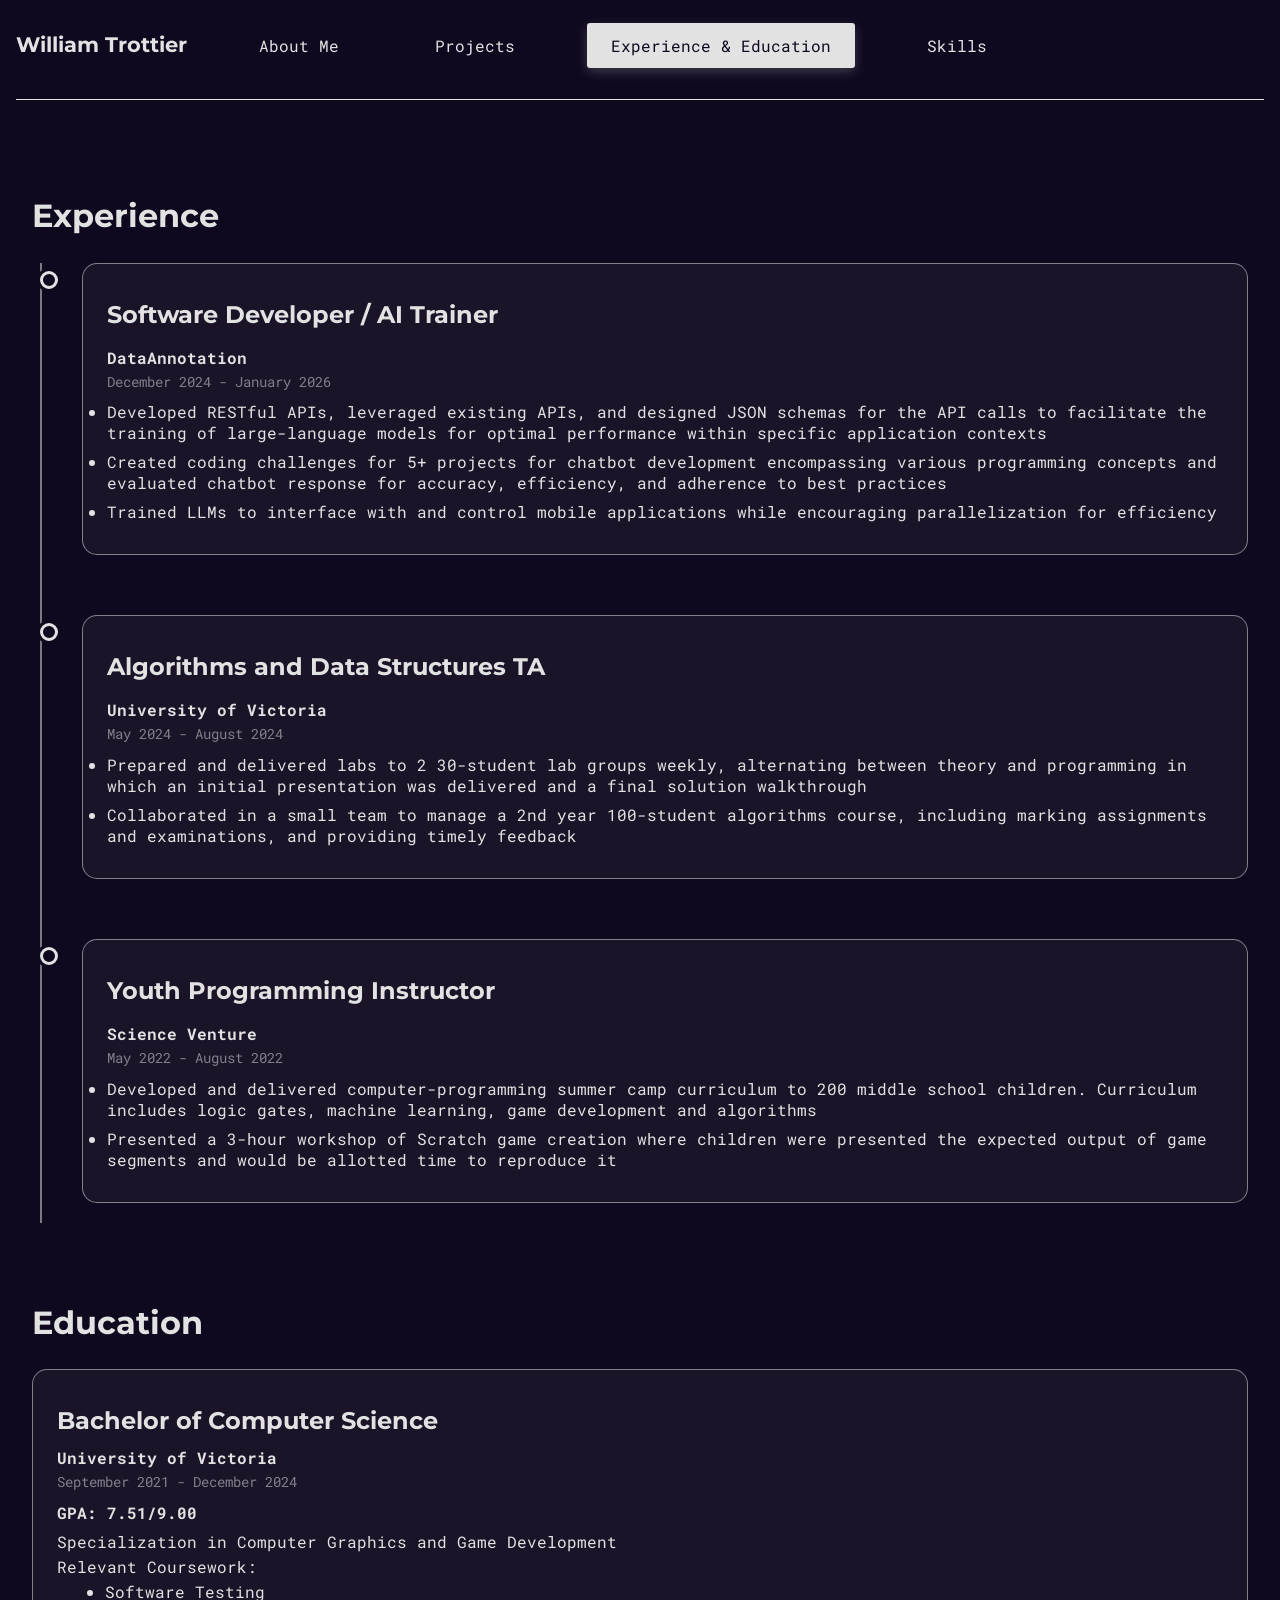
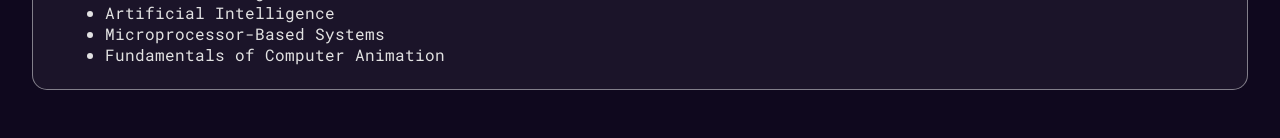
==== experience_education.html @ 1a6c3897 "first draft" ====
<!DOCTYPE html>
<html lang="en">
<head>
    <meta charset="UTF-8">
    <meta name="viewport" content="width=device-width, initial-scale=1.0">
    <title>Experience & Education - William Trottier</title>
    <meta name="description" content="William Trottier's experience and education in software development, AI training, teaching, and computer science.">
    <link rel="canonical" href="https://williamt1117.github.io/experience_education.html">
    <meta property="og:type" content="website">
    <meta property="og:title" content="Experience & Education - William Trottier">
    <meta property="og:description" content="Professional experience in AI-focused software work and teaching, with a computer science degree specialization in graphics and game development.">
    <meta property="og:url" content="https://williamt1117.github.io/experience_education.html">
    <meta property="og:image" content="https://williamt1117.github.io/images/HighResIcon.png">
    <meta name="twitter:card" content="summary_large_image">
    <meta name="twitter:title" content="Experience & Education - William Trottier">
    <meta name="twitter:description" content="Professional experience in AI-focused software work and teaching, with a computer science degree specialization in graphics and game development.">
    <meta name="twitter:image" content="https://williamt1117.github.io/images/HighResIcon.png">
    <link rel="stylesheet" href="https://cdnjs.cloudflare.com/ajax/libs/font-awesome/6.0.0/css/all.min.css">
    <link rel="stylesheet" href="style.css">
</head>
<body>
    <header>
        <!-- Navigation will be inserted here by nav.js -->
    </header>
    
    <main>
        <h1>Experience</h1>
        <div class="timeline-container">
            <div class="timeline-line"></div>
            
            <div class="timeline-entry">
                <div class="timeline-dot"></div>
                <div class="timeline-content">
                    <h2>Software Developer / AI Trainer</h2>
                    <p class="company">DataAnnotation</p>
                    <p class="date">December 2024 - January 2026</p>
                    <ul class="description">
                        <li>Developed RESTful APIs, leveraged existing APIs, and designed JSON schemas for the API calls to facilitate the training of large-language models for optimal performance within specific application contexts</li>
                        <li>Created coding challenges for 5+ projects for chatbot development encompassing various programming concepts and evaluated chatbot response for accuracy, efficiency, and adherence to best practices</li>
                        <li>Trained LLMs to interface with and control mobile applications while encouraging parallelization for efficiency</li>
                    </ul>
                </div>
            </div>

            <div class="timeline-entry">
                <div class="timeline-dot"></div>
                <div class="timeline-content">
                    <h2>Algorithms and Data Structures TA</h2>
                    <p class="company">University of Victoria</p>
                    <p class="date">May 2024 - August 2024</p>
                    <ul class="description">
                        <li>Prepared and delivered labs to 2 30-student lab groups weekly, alternating between theory and programming in which an initial presentation was delivered and a final solution walkthrough</li>
                        <li>Collaborated in a small team to manage a 2nd year 100-student algorithms course, including marking assignments and examinations, and providing timely feedback</li>
                    </ul>
                </div>
            </div>

            <div class="timeline-entry">
                <div class="timeline-dot"></div>
                <div class="timeline-content">
                    <h2>Youth Programming Instructor</h2>
                    <p class="company">Science Venture</p>
                    <p class="date">May 2022 - August 2022</p>
                    <ul class="description">
                        <li>Developed and delivered computer-programming summer camp curriculum to 200 middle school children. Curriculum includes logic gates, machine learning, game development and algorithms</li>
                        <li>Presented a 3-hour workshop of Scratch game creation where children were presented the expected output of game segments and would be allotted time to reproduce it</li>
                    </ul>
                </div>
            </div>
        </div>

        <h1 style="margin-top: 2em;">Education</h1>
        <div class="education-card">
            <h2>Bachelor of Computer Science</h2>
            <p class="school">University of Victoria</p>
            <p class="date">September 2021 - December 2024</p>
            <p class="gpa">GPA: 7.51/9.00</p>
            <p class="description">Specialization in Computer Graphics and Game Development</p>
            <p class="description">Relevant Coursework:</p>
            <ul class="courselist">
                <li>Software Testing</li>
                <li>Artificial Intelligence</li>
                <li>Microprocessor-Based Systems</li>
                <li>Fundamentals of Computer Animation</li>
            </ul>
        </div>
    </main>

    <script src="nav.js"></script>
</body>
</html>
---- style.css ----
@import url('https://fonts.googleapis.com/css2?family=Montserrat:ital,wght@0,100..900;1,100..900&family=Roboto+Mono:ital,wght@0,100..700;1,100..700&display=swap');

:root {
    --base-color: #0f081e;
    --text-color: #e2e2e2;
    --text-color-2: #cacacacc;
    --secondary-color: #ffffff74;
    --tint-color: rgba(255, 255, 255, 0.05);
    --tint-hovered-color: rgba(255, 255, 255, 0.1);
    --corner-radius: 15px;
    --capped-width: min(1500px, 100%);
}

@keyframes fadeIn {
  from { opacity: 0; }
  to { opacity: 1; }
}

main {
    width: var(--capped-width);
    margin: 0 auto;
    padding: 2em 1em;
    animation: fadeIn 0.4s ease-in;
}

main > h1 {
    margin-bottom: 0.35em;
}

.section-lead {
    color: var(--text-color-2);
    max-width: 90ch;
    margin-bottom: 1.5em;
    line-height: 1.6;
}

* {
    margin: 0;
    padding: 0;
    box-sizing: border-box;
}

html {
    font-family: 'Roboto Mono', monospace;
    color: var(--text-color);
}

body {
    padding: 1em;
    background-color: var(--base-color);
}

h1, h2, h3 {
    font-family: 'Montserrat', sans-serif;
    padding: 0.5em 0em;
}

li {
    margin-bottom: 0.5em;
}

nav {
    margin: 1em auto 2em auto;
    width: var(--capped-width);
}

nav ul {
    display: flex;
    align-items: center;
    list-style-type: none;
    gap: 3em;
}

nav a {
    text-decoration: none;
    color: var(--text-color);
    transition: all 0.3s ease;
    padding: 0.75em 1.5em;
    border-radius: 3px;
}

nav a:hover {
    background-color: var(--text-color);
    color: var(--base-color);
    box-shadow: 0 4px 12px rgba(255, 255, 255, 0.2);
}

nav a.active {
    background-color: var(--text-color);
    color: var(--base-color);
    box-shadow: 0 4px 12px rgba(255, 255, 255, 0.2);
}

.nav-name {
    font-family: 'Montserrat', sans-serif;
    font-weight: bold;
    font-size: 1.3em;
}

.nav-divider {
    margin: 0 auto 3em auto;
    width: var(--capped-width);
    border: none;
    border-top: 1px solid var(--text-color);
}

.name-header {
    font-family: 'Montserrat', sans-serif;
    text-align: center;
    margin-bottom: 0.5em;
    animation: fadeIn 0.4s ease-in;
    font-size: 48px;
}

.two-column-container {
    display: grid;
    grid-template-columns: 3fr 2fr;
    gap: 2em;
    width: var(--capped-width);
    margin: 0 auto;
    animation: fadeIn 0.4s ease-in;
}

.two-column-container > * {
    padding: 1em;
    border-radius: var(--corner-radius);
    border: 1px solid var(--secondary-color);
}

.two-column-container > *:first-child {
    background-color: var(--tint-color);
    transition: all 0.3s ease;
}

.text-container {
    padding-left: 2em;
}

img {
    max-width: 100%;
    max-height: 100%;
}

.profile-image {
    border-radius: 50%;
    padding: 5% 5% 2.5% 5%;
}

.socials-container ul {
    display: flex;
    justify-content: center;
    align-items: center;
    list-style-type: none;
    gap: 2em;
    margin-top: 1em;
}

.socials-container li {
    margin: 0;
}

.cta-button {
    display: inline-block;
    padding: 0.75em 1.5em;
    border-radius: 3px;
    outline: 1px solid var(--secondary-color);
    background-color: var(--tint-color);
    color: var(--text-color);
    text-decoration: none;
    font-family: 'Montserrat', sans-serif;
    font-weight: 500;
    transition: all 0.3s ease;
    text-align: center;
    min-width: 120px;
}

.cta-button:hover {
    background-color: var(--tint-hovered-color);
    scale: 1.04;
    outline: 1px solid var(--text-color);
}

.cta-button i {
    margin-right: 0.5em;
    font-size: 1.1em;
}

.grid-container {
    display: grid;
    grid-template-columns: 1fr 1fr;
    gap: 2em;
}

.project-card {
    border: 1px solid var(--secondary-color);
    border-radius: var(--corner-radius);
    transition: all 0.3s ease;
    overflow: hidden;
    display: flex;
    flex-direction: column;
    background-color: var(--tint-color);
}

.project-image {
    width: 100%;
    aspect-ratio: 2/1;
    object-fit: cover;
    border-top-left-radius: var(--corner-radius);
    border-top-right-radius: var(--corner-radius);
}

.project-title {
    padding-top: 0.8em;
    padding-bottom: 0.4em;
    padding-left: 0em;
    font-size: 1.2em;
}

.project-link {
    display: block;
    text-decoration: none;
    color: inherit;
    width: 100%;
    height: 100%;
}

.project-body {
    padding: 0 1em 1.2em 1em;
}

.project-summary {
    color: var(--text-color-2);
    line-height: 1.6;
}

.project-card:hover {
    transform: scale(1.02);
    background-color: var(--tint-hovered-color);
    border-color: var(--text-color);
}

.timeline-container {
    position: relative;
    padding-left: 50px;
}

.timeline-line {
    position: absolute;
    left: 8px;
    top: 0;
    bottom: 0;
    width: 2px;
    background: var(--secondary-color);
}

.timeline-entry {
    position: relative;
    margin-bottom: 40px;
    padding-bottom: 20px;
    width: min(1200px, 100%);
}

.timeline-dot {
    position: absolute;
    left: -42px;
    top: 8px;
    width: 18px;
    height: 18px;
    border-radius: 50%;
    background: var(--base-color);
    border: 3px solid var(--text-color);
    box-shadow: 0 0 0 3px var(--base-color);
}

.timeline-content {
    padding: 1.5em;
    background: rgba(255, 255, 255, 0.05);
    border: 1px solid var(--secondary-color);
    border-radius: var(--corner-radius);
}

.timeline-content h2 {
    margin-bottom: 0.25em;
}

.timeline-content .company {
    font-weight: bold;
    color: var(--text-color);
    margin-bottom: 0.25em;
}

.timeline-content .date {
    color: var(--secondary-color);
    font-size: 0.9em;
    margin-bottom: 0.75em;
}

.timeline-content .description {
    color: var(--text-color);
    margin: 0;
}

.education-card {
    border: 1px solid var(--secondary-color);
    border-radius: var(--corner-radius);
    padding: 1.5em;
    background: var(--tint-color);
    width: min(1250px, 100%);
}

.education-card .date {
    color: var(--secondary-color);
    font-size: 0.9em;
    margin-bottom: 0.75em;
}

.education-card .school {
    font-weight: bold;
    color: var(--text-color);
    margin-bottom: 0.25em;
}

.education-card .description {
    color: var(--text-color);
    margin-bottom: 0.25em;
}

.education-card .gpa {
    color: var(--text-color);
    font-weight: bold;
    margin-bottom: 0.5em;
}

.education-card .courselist > * {
    margin-bottom: 0em;
    margin-left: 3em;
}

.skills-grid {
    display: grid;
    grid-template-columns: 1fr 1fr;
    gap: 1.5em;
}

.skill-card {
    border: 1px solid var(--secondary-color);
    border-radius: var(--corner-radius);
    padding: 1.2em;
    background: var(--tint-color);
}

.chip-list {
    list-style-type: none;
    display: flex;
    flex-wrap: wrap;
    gap: 0.65em;
    margin-top: 0.6em;
}

.chip-list li {
    margin: 0;
    padding: 0.45em 0.8em;
    border-radius: 999px;
    border: 1px solid var(--secondary-color);
    background: var(--tint-color);
    color: var(--text-color);
    font-size: 0.95em;
}

@media (max-width: 900px) {
    .two-column-container,
    .grid-container,
    .skills-grid {
        grid-template-columns: 1fr;
    }

    nav ul {
        flex-wrap: wrap;
        gap: 0.75em;
    }

    .socials-container ul {
        flex-wrap: wrap;
    }
}
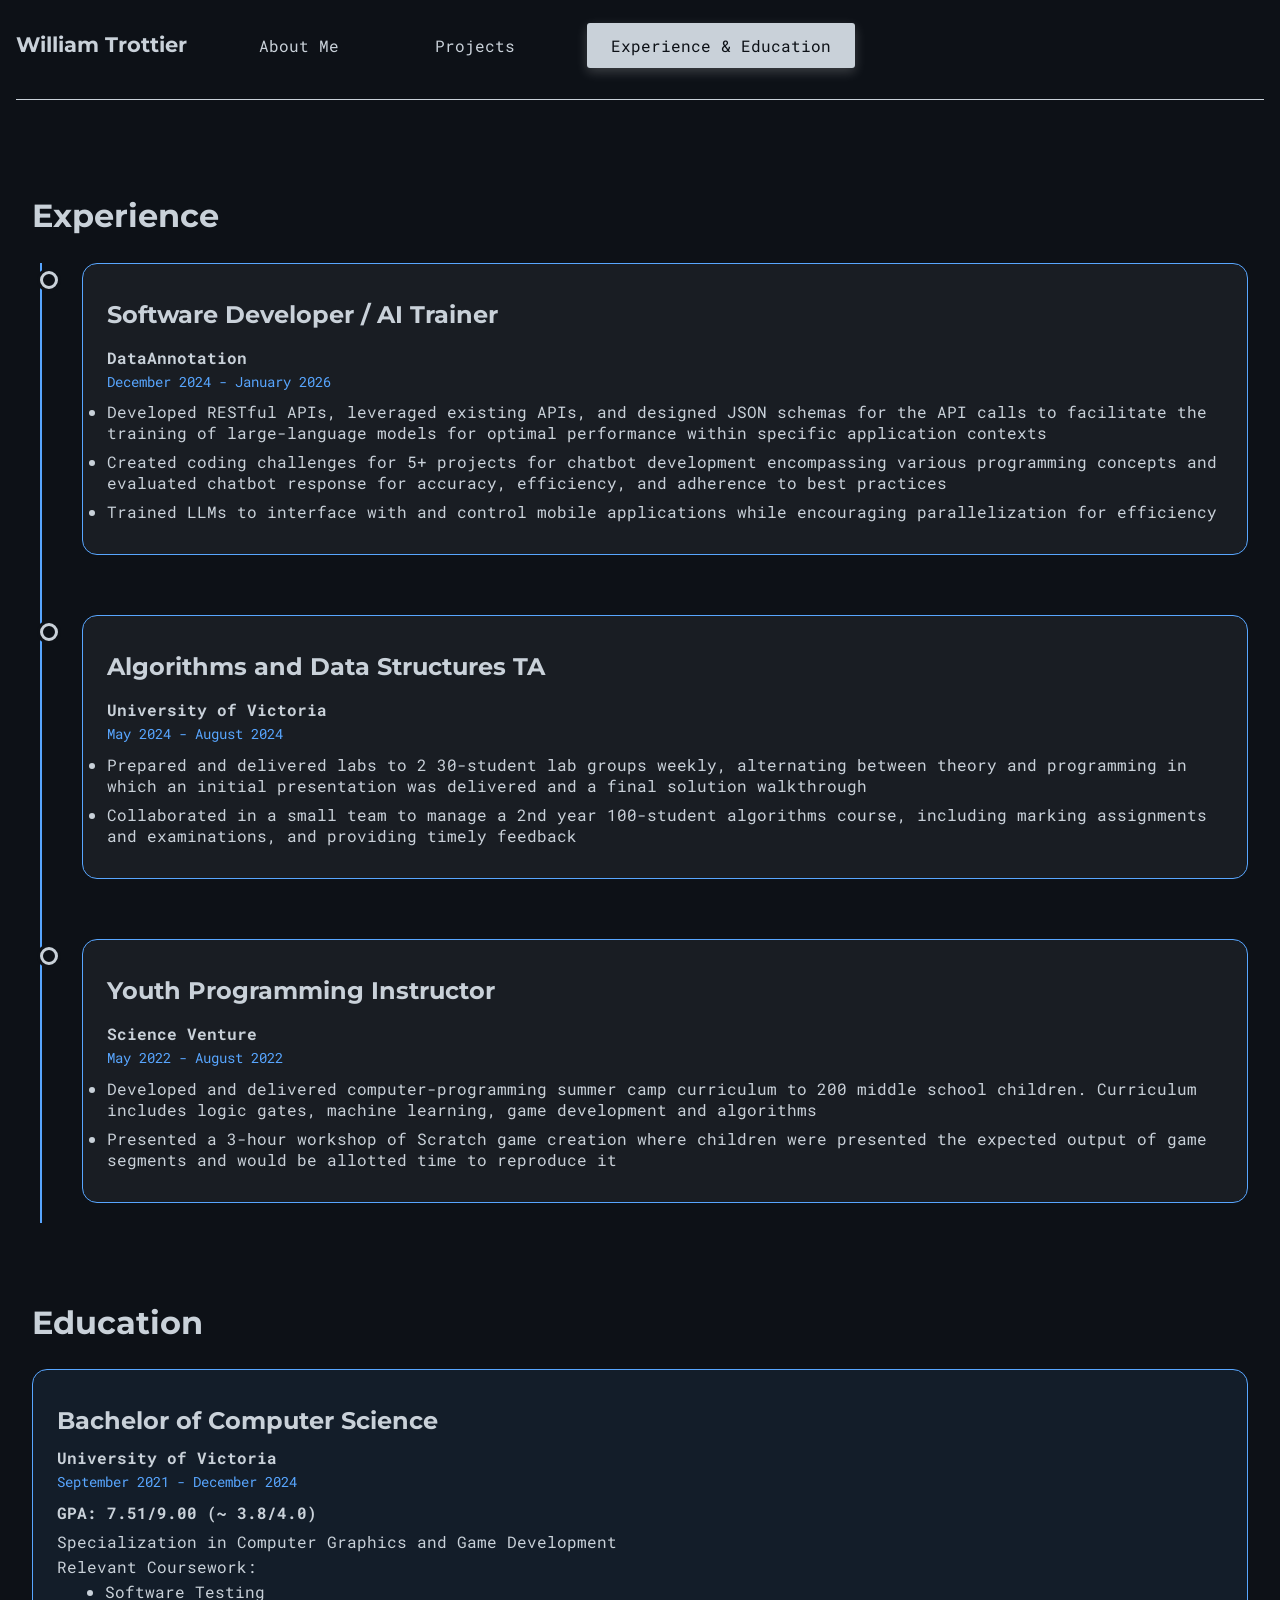
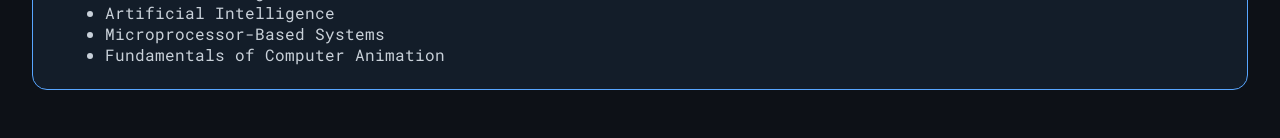
==== commit b23e2389: "changed theme colors" ====
--- a/experience_education.html
+++ b/experience_education.html
@@ -74,7 +74,7 @@
             <h2>Bachelor of Computer Science</h2>
             <p class="school">University of Victoria</p>
             <p class="date">September 2021 - December 2024</p>
-            <p class="gpa">GPA: 7.51/9.00</p>
+            <p class="gpa">GPA: 7.51/9.00 (~ 3.8/4.0)</p>
             <p class="description">Specialization in Computer Graphics and Game Development</p>
             <p class="description">Relevant Coursework:</p>
             <ul class="courselist">
--- a/style.css
+++ b/style.css
@@ -1,14 +1,14 @@
 @import url('https://fonts.googleapis.com/css2?family=Montserrat:ital,wght@0,100..900;1,100..900&family=Roboto+Mono:ital,wght@0,100..700;1,100..700&display=swap');
 
 :root {
-    --base-color: #0f081e;
-    --text-color: #e2e2e2;
-    --text-color-2: #cacacacc;
-    --secondary-color: #ffffff74;
-    --tint-color: rgba(255, 255, 255, 0.05);
-    --tint-hovered-color: rgba(255, 255, 255, 0.1);
+    --base-color: #0d1117;
+    --text-color: #c9d1d9;
+    --text-color-2: #8b949e;
+    --secondary-color: #58a6ff;
+    --tint-color: rgba(88, 166, 255, 0.08);
+    --tint-hovered-color: rgba(88, 166, 255, 0.15);
     --corner-radius: 15px;
-    --capped-width: min(1500px, 100%);
+    --capped-width: min(1350px, 100%);
 }
 
 @keyframes fadeIn {
@@ -43,6 +43,7 @@
 html {
     font-family: 'Roboto Mono', monospace;
     color: var(--text-color);
+    font-size: 100%;
 }
 
 body {
@@ -125,11 +126,7 @@
     padding: 1em;
     border-radius: var(--corner-radius);
     border: 1px solid var(--secondary-color);
-}
-
-.two-column-container > *:first-child {
     background-color: var(--tint-color);
-    transition: all 0.3s ease;
 }
 
 .text-container {
@@ -336,6 +333,24 @@
     margin-left: 3em;
 }
 
+body > h2 {
+    width: var(--capped-width);
+    margin-left: auto;
+    margin-right: auto;
+}
+
+header > h2 {
+    width: var(--capped-width);
+    margin-left: auto;
+    margin-right: auto;
+}
+
+header > .skills-grid {
+    width: var(--capped-width);
+    margin-left: auto;
+    margin-right: auto;
+}
+
 .skills-grid {
     display: grid;
     grid-template-columns: 1fr 1fr;
@@ -361,7 +376,6 @@
     margin: 0;
     padding: 0.45em 0.8em;
     border-radius: 999px;
-    border: 1px solid var(--secondary-color);
     background: var(--tint-color);
     color: var(--text-color);
     font-size: 0.95em;
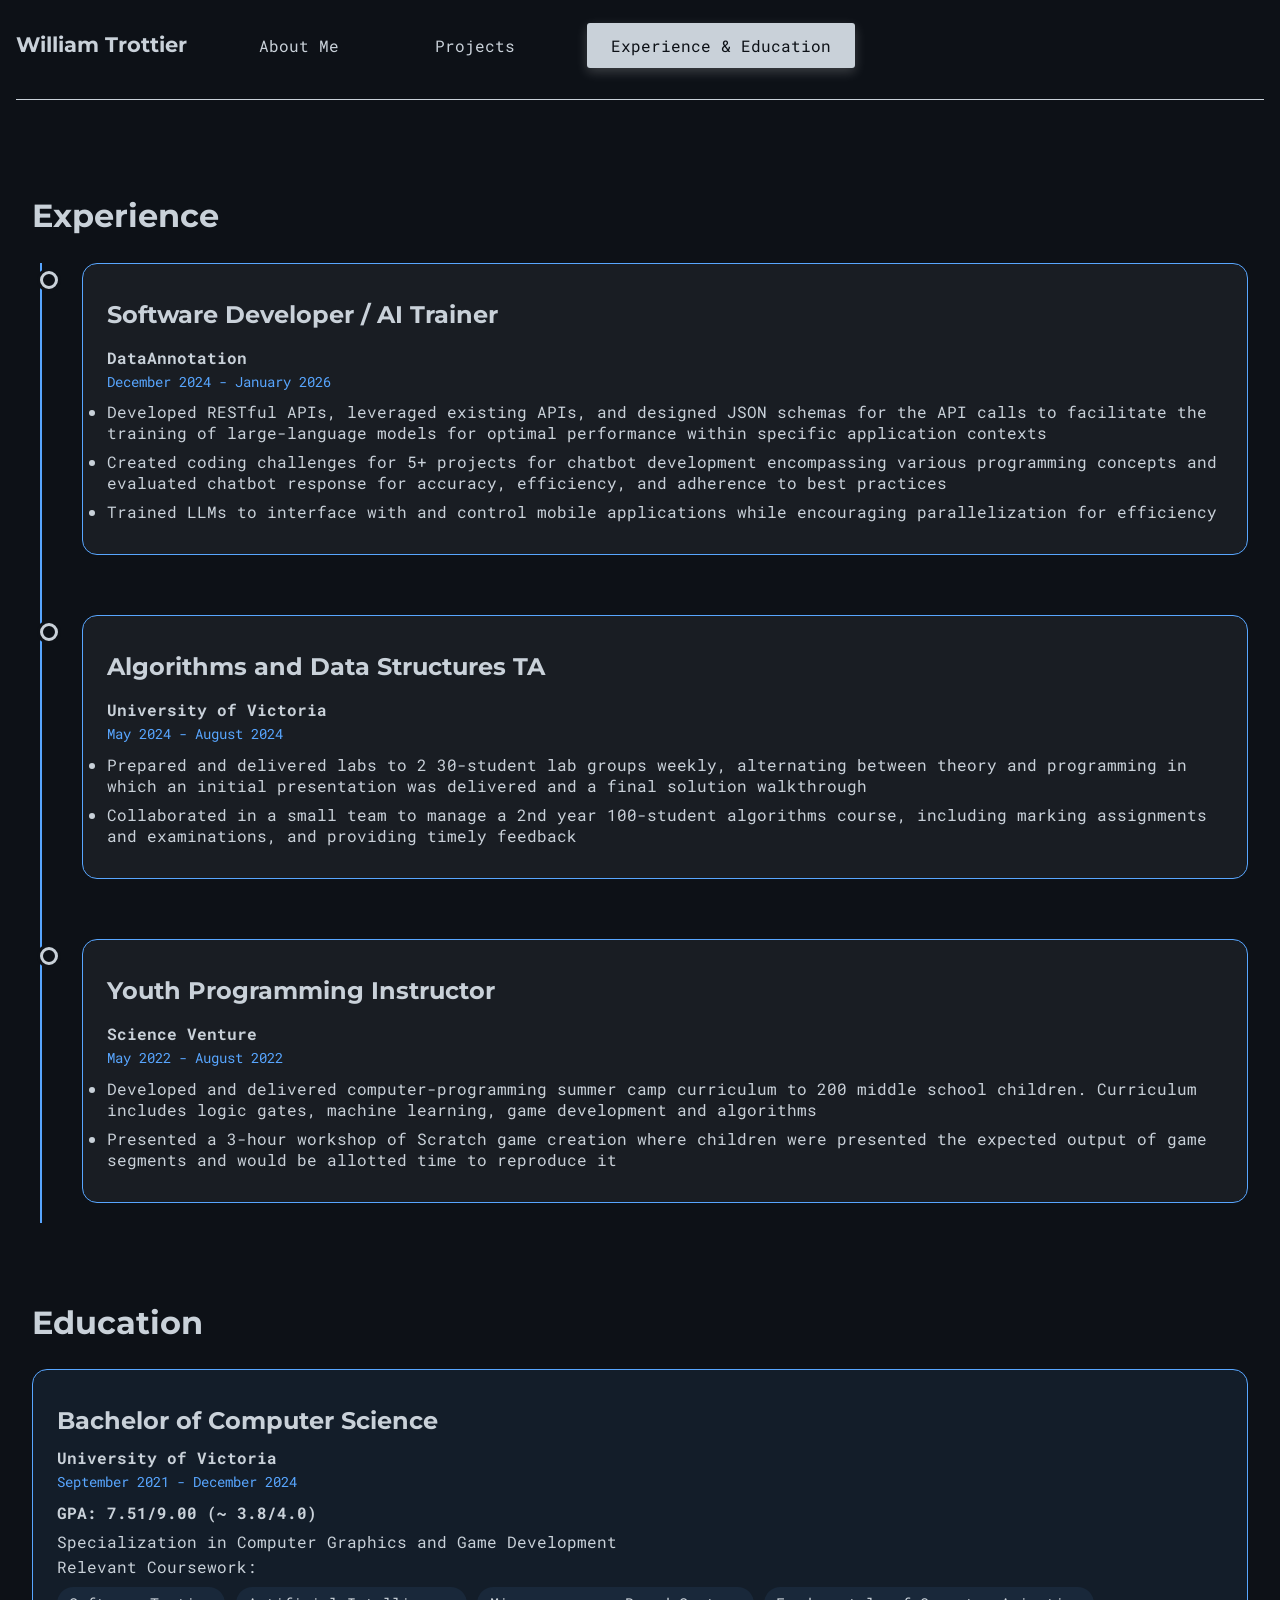
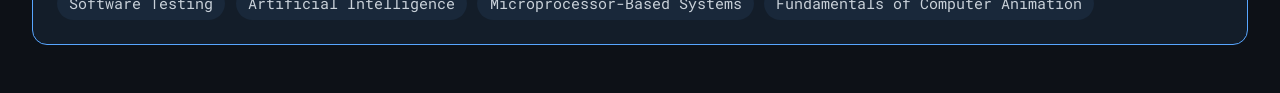
==== commit 1cf5eccc: "changed courselist to chips" ====
--- a/experience_education.html
+++ b/experience_education.html
@@ -77,7 +77,7 @@
             <p class="gpa">GPA: 7.51/9.00 (~ 3.8/4.0)</p>
             <p class="description">Specialization in Computer Graphics and Game Development</p>
             <p class="description">Relevant Coursework:</p>
-            <ul class="courselist">
+            <ul class="chip-list">
                 <li>Software Testing</li>
                 <li>Artificial Intelligence</li>
                 <li>Microprocessor-Based Systems</li>
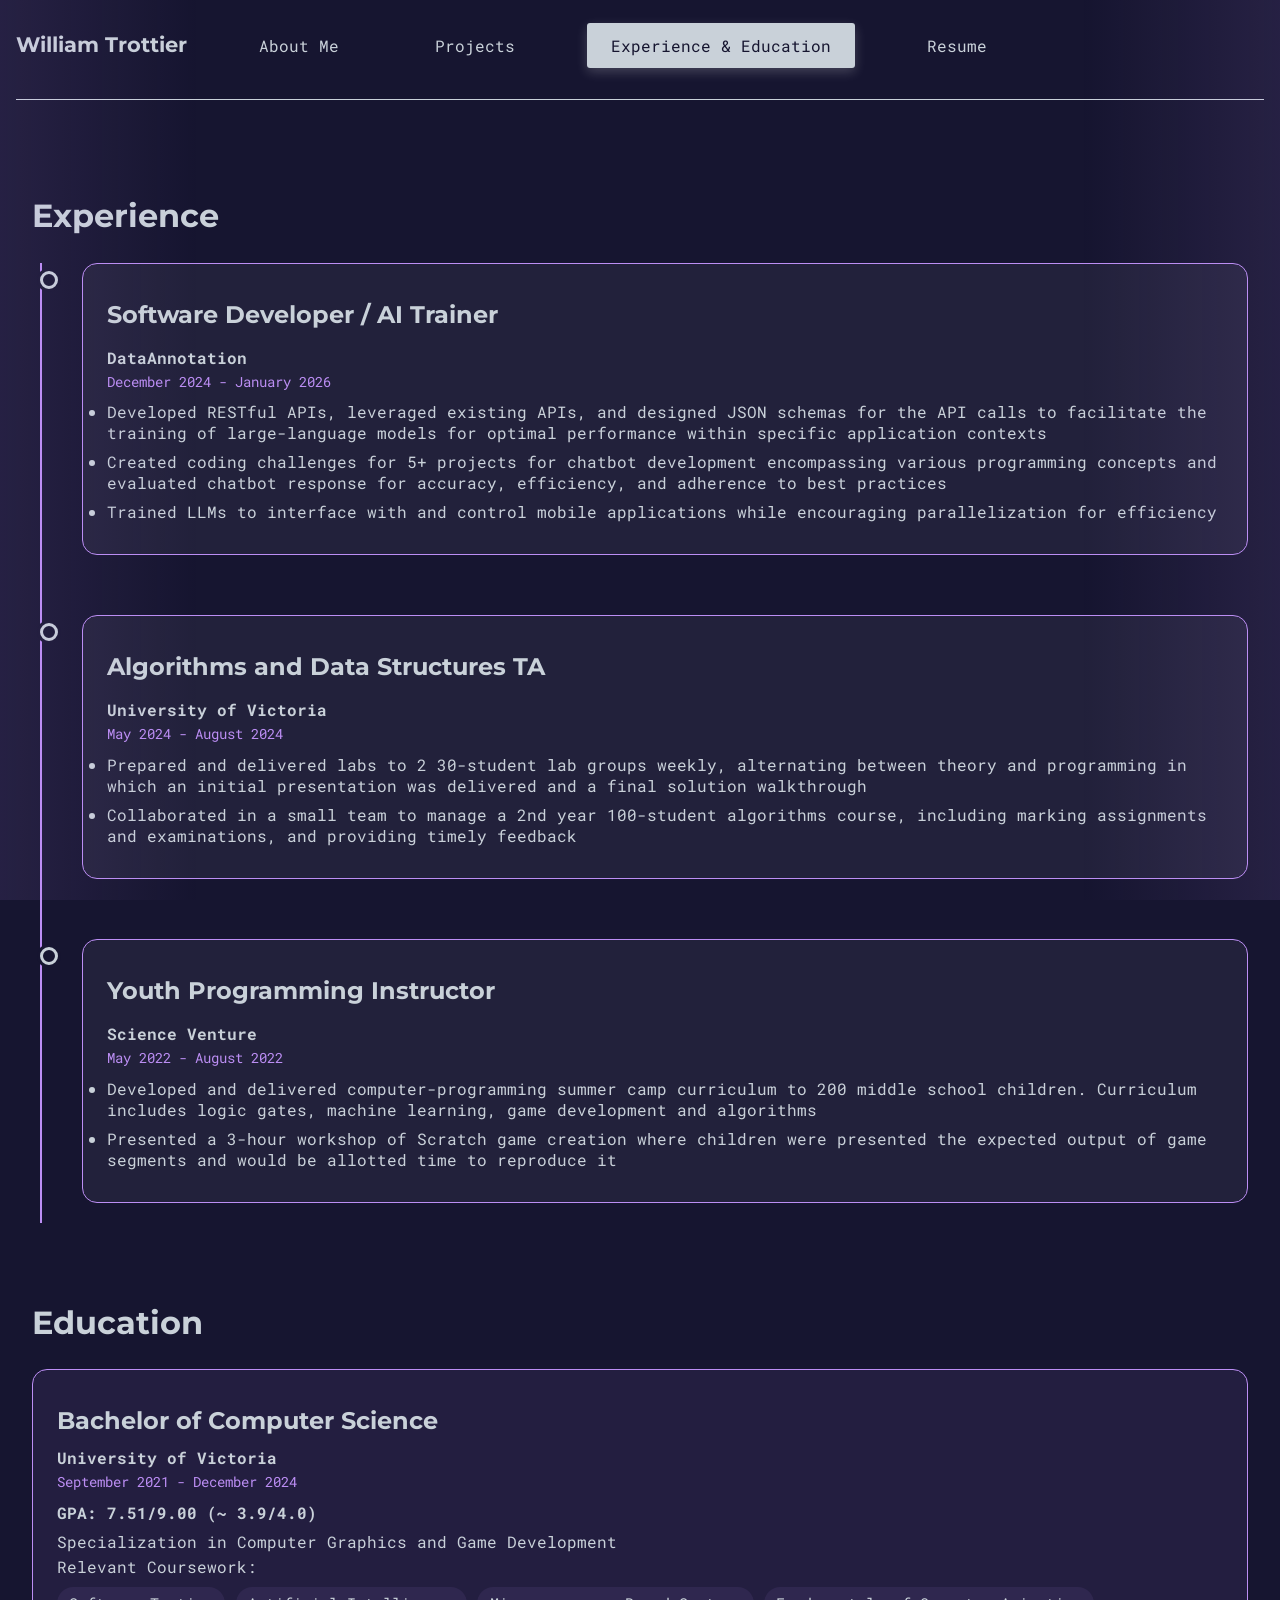
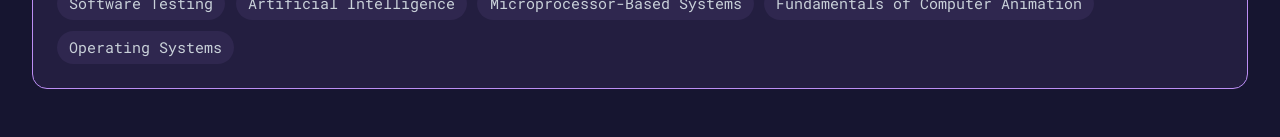
==== commit 4360216a: "corrected education section" ====
--- a/experience_education.html
+++ b/experience_education.html
@@ -74,7 +74,7 @@
             <h2>Bachelor of Computer Science</h2>
             <p class="school">University of Victoria</p>
             <p class="date">September 2021 - December 2024</p>
-            <p class="gpa">GPA: 7.51/9.00 (~ 3.8/4.0)</p>
+            <p class="gpa">GPA: 7.51/9.00 (~ 3.9/4.0)</p>
             <p class="description">Specialization in Computer Graphics and Game Development</p>
             <p class="description">Relevant Coursework:</p>
             <ul class="chip-list">
@@ -82,6 +82,7 @@
                 <li>Artificial Intelligence</li>
                 <li>Microprocessor-Based Systems</li>
                 <li>Fundamentals of Computer Animation</li>
+                <li>Operating Systems</li>
             </ul>
         </div>
     </main>
--- a/style.css
+++ b/style.css
@@ -1,12 +1,12 @@
 @import url('https://fonts.googleapis.com/css2?family=Montserrat:ital,wght@0,100..900;1,100..900&family=Roboto+Mono:ital,wght@0,100..700;1,100..700&display=swap');
 
 :root {
-    --base-color: #0d1117;
+    --base-color: #161530;
     --text-color: #c9d1d9;
     --text-color-2: #8b949e;
-    --secondary-color: #58a6ff;
-    --tint-color: rgba(88, 166, 255, 0.08);
-    --tint-hovered-color: rgba(88, 166, 255, 0.15);
+    --secondary-color: #bc8ef4;
+    --tint-color: rgba(188, 142, 244, 0.08);
+    --tint-hovered-color: rgba(188, 142, 244, 0.15);
     --corner-radius: 15px;
     --capped-width: min(1350px, 100%);
 }
@@ -49,6 +49,31 @@
 body {
     padding: 1em;
     background-color: var(--base-color);
+    position: relative;
+    overflow-x: hidden;
+}
+
+body::before,
+body::after {
+    content: '';
+    position: fixed;
+    top: 0;
+    width: 200px;
+    height: 100%;
+    pointer-events: none;
+    z-index: 1;
+}
+
+body::before {
+    left: 0;
+    background: linear-gradient(to right, var(--secondary-color), transparent);
+    opacity: 0.1;
+}
+
+body::after {
+    right: 0;
+    background: linear-gradient(to left, var(--secondary-color), transparent);
+    opacity: 0.1;
 }
 
 h1, h2, h3 {
